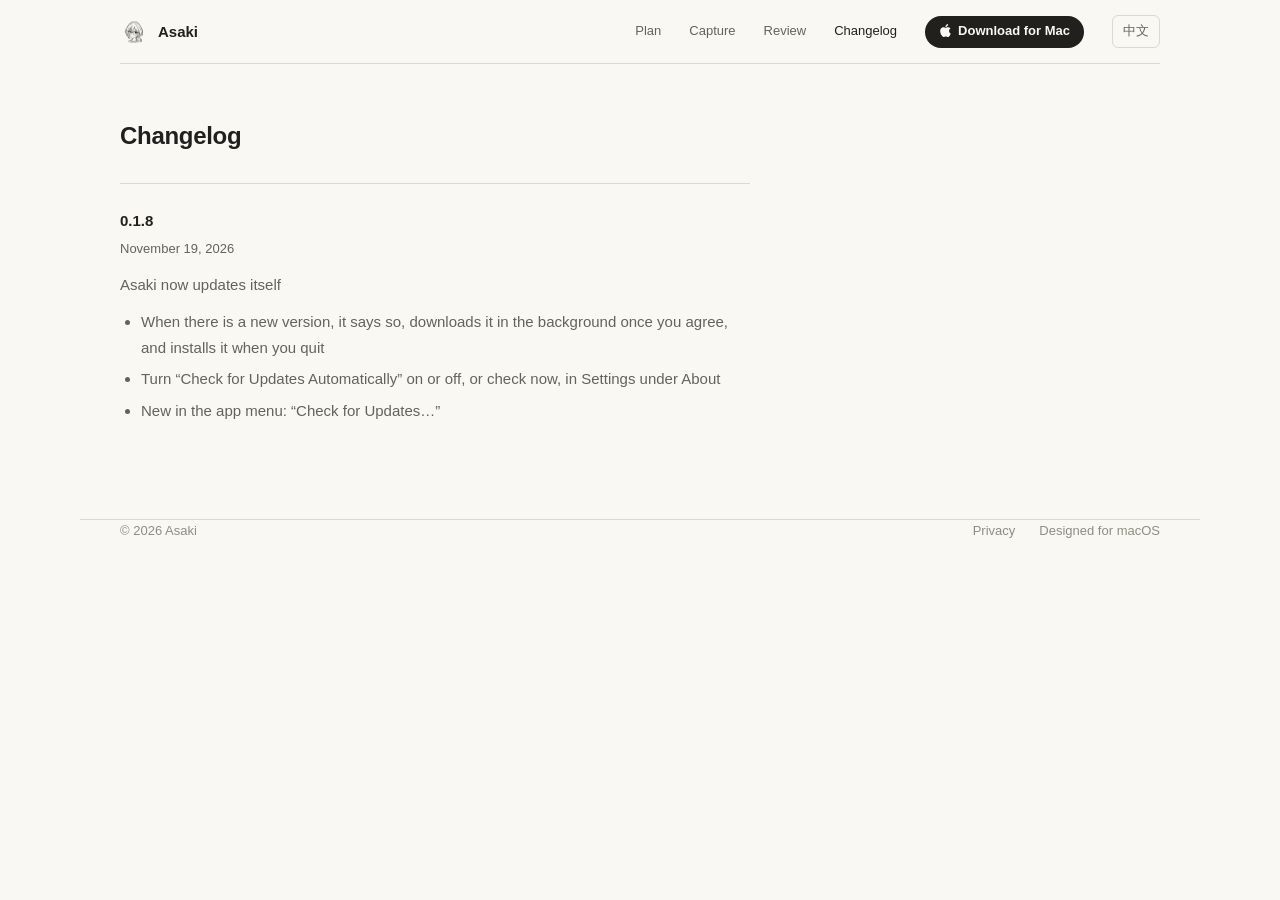
==== changelog.html @ db82d13f "Add a changelog page and a download button in the header The header now ends with a link to the new " ====
<!doctype html>
<!--
  Asaki's changelog: a version each, newest first. script/publish_update.py in the app's repository
  adds each release here as it adds it to appcast.xml, from the same release notes.
-->
<html lang="zh-CN" data-lang="zh">
<head>
<meta charset="utf-8">
<meta name="viewport" content="width=device-width, initial-scale=1">
<title>Asaki 更新日志 Changelog</title>
<meta name="description" content="Asaki 每个版本的更新内容。What changed in each version of Asaki.">
<link rel="icon" href="assets/icon.png">
<link rel="stylesheet" href="styles.css">
<script src="site.js" defer></script>
</head>
<body>

<header class="wrap">
  <nav aria-label="Asaki">
    <a class="brand" href="index.html"><img src="assets/icon.png" alt="" width="28" height="28">Asaki</a>
    <div class="links">
      <a class="section" href="index.html#plan"><span lang="zh">安排</span><span lang="en">Plan</span></a>
      <a class="section" href="index.html#capture"><span lang="zh">收录</span><span lang="en">Capture</span></a>
      <a class="section" href="index.html#review"><span lang="zh">回顾</span><span lang="en">Review</span></a>
      <a href="changelog.html" aria-current="page"><span lang="zh">更新日志</span><span lang="en">Changelog</span></a>
      <a class="nav-download" href="https://github.com/lhjZY/asaki-releases/releases/latest/download/Asaki-arm64.dmg"><svg viewBox="0 0 24 24" aria-hidden="true"><path d="M12.152 6.896c-.948 0-2.415-1.078-3.96-1.04-2.04.027-3.91 1.183-4.961 3.014-2.117 3.675-.546 9.103 1.519 12.09 1.013 1.454 2.208 3.09 3.792 3.039 1.52-.065 2.09-.987 3.935-.987 1.831 0 2.35.987 3.96.948 1.637-.026 2.676-1.48 3.676-2.948 1.156-1.688 1.636-3.325 1.662-3.415-.039-.013-3.182-1.221-3.22-4.857-.026-3.04 2.48-4.494 2.597-4.559-1.429-2.09-3.623-2.324-4.39-2.376-2-.156-3.675 1.09-4.61 1.09zM15.53 3.83c.843-1.012 1.4-2.427 1.245-3.83-1.207.052-2.662.805-3.532 1.818-.78.896-1.454 2.338-1.273 3.714 1.338.104 2.715-.688 3.559-1.701"/></svg><span lang="zh">下载 Mac 版</span><span lang="en">Download for Mac</span></a>
      <button id="language" type="button"><span lang="zh" aria-label="Switch to English">EN</span><span lang="en" aria-label="切换到中文">中文</span></button>
    </div>
  </nav>
</header>

<main class="wrap policy changelog">
  <h2><span lang="zh">更新日志</span><span lang="en">Changelog</span></h2>
  <!-- Releases, newest first. publish_update.py adds each one below this line. -->
  <article class="release" id="v0.1.8">
    <h3>0.1.8</h3>
    <p class="note"><span lang="zh">2026 年 11 月 19 日</span><span lang="en">November 19, 2026</span></p>
    <div lang="zh"><p>Asaki 现在可以自己更新</p><ul><li>有新版本时会提示，同意后在后台下载，退出时安装</li><li>设置的“关于”里可以开关“自动检查更新”，也可以立即检查</li><li>应用菜单里新增“检查更新…”</li></ul></div>
    <div lang="en"><p>Asaki now updates itself</p><ul><li>When there is a new version, it says so, downloads it in the background once you agree, and installs it when you quit</li><li>Turn “Check for Updates Automatically” on or off, or check now, in Settings under About</li><li>New in the app menu: “Check for Updates…”</li></ul></div>
  </article>
</main>

<footer class="wrap">
  <span>© 2026 Asaki</span>
  <span class="footer-links">
    <a href="privacy.html"><span lang="zh">隐私政策</span><span lang="en">Privacy</span></a>
    <span><span lang="zh">为 macOS 而设计</span><span lang="en">Designed for macOS</span></span>
  </span>
</footer>

</body>
</html>
---- styles.css ----
/*
  Paper: the icon's warm white as the page, Radix Sand for ink and lines, Radix Amber for "now",
  and the four category hues only where the categories themselves are shown.
  Four type sizes: 56 / 24 / 15 / 13. Lines are half a pixel.
*/
:root {
  --paper: #faf8f2; --sand1: #fdfdfc;
  --sand6: #dad9d6; --sand8: #bcbbb5; --sand9: #8d8d86; --sand11: #63635e; --sand12: #21201c;
  --amber9: #ffc53d; --amber11: #ab6400;
  --line: .5px solid var(--sand6);
}
* { box-sizing: border-box; margin: 0; padding: 0; }
html { scroll-behavior: smooth; }
body {
  background: var(--paper); color: var(--sand12);
  font: 15px/1.7 -apple-system, BlinkMacSystemFont, "SF Pro Text", "PingFang SC", "Helvetica Neue", sans-serif;
  -webkit-font-smoothing: antialiased;
}
a { color: inherit; text-decoration: none; }
img { display: block; max-width: 100%; height: auto; }
button { font: inherit; color: inherit; background: none; border: 0; cursor: pointer; }
:focus-visible { outline: 2px solid var(--amber9); outline-offset: 3px; border-radius: 4px; }

/* One language at a time. */
html[data-lang="zh"] [lang="en"], html[data-lang="en"] [lang="zh"] { display: none; }

.wrap { max-width: 1120px; margin: 0 auto; padding: 0 40px; }

nav { display: flex; align-items: center; justify-content: space-between; height: 64px; border-bottom: var(--line); font-size: 13px; color: var(--sand11); }
.brand { display: flex; align-items: center; gap: 10px; font-size: 15px; font-weight: 600; color: var(--sand12); }
.links { display: flex; align-items: center; gap: 28px; }
.links a:hover, #language:hover, .links a[aria-current] { color: var(--sand12); }
.nav-download { display: inline-flex; align-items: center; gap: 6px; height: 32px; padding: 0 14px; border-radius: 16px; background: var(--sand12); color: var(--paper); font-weight: 550; }
.links .nav-download:hover { background: #3b3a37; color: var(--paper); }
.nav-download svg { width: 13px; height: 13px; fill: currentColor; margin-top: -2px; }
#language { font-size: 13px; color: var(--sand11); padding: 4px 10px; border: var(--line); border-radius: 6px; }

h1 { font-size: 56px; line-height: 1.12; letter-spacing: -1.4px; font-weight: 650; }
html[data-lang="zh"] h1 { letter-spacing: -.5px; line-height: 1.2; }
h2 { font-size: 24px; line-height: 1.3; letter-spacing: -.3px; font-weight: 600; }
.lede { margin-top: 20px; font-size: 15px; color: var(--sand11); max-width: 30em; }
.note { margin-top: 12px; font-size: 13px; color: var(--sand9); font-variant-numeric: tabular-nums; }
.button { display: inline-flex; align-items: center; height: 44px; padding: 0 24px; margin-top: 32px; border-radius: 22px; background: var(--sand12); color: var(--paper); font-weight: 550; }
.button:hover { background: #3b3a37; }

.hero { display: grid; grid-template-columns: 1.05fr .95fr; align-items: center; gap: 24px; padding-top: 72px; padding-bottom: 56px; }
/* Multiply drops the drawing's white paper and leaves its lines on the page's own. */
.portrait { mix-blend-mode: multiply; width: 100%; max-width: 440px; justify-self: end; }

.rhythm { display: grid; grid-template-columns: auto 1fr auto; align-items: center; gap: 20px; padding: 22px 0; border-top: var(--line); border-bottom: var(--line); font-size: 13px; color: var(--sand11); font-variant-numeric: tabular-nums; }
.year { display: flex; align-items: center; gap: 3px; height: 16px; }
.year i { flex: 1; height: 8px; border-radius: 1px; background: var(--sand6); }
.year i.past { background: var(--sand9); }
.year i.now { height: 16px; background: var(--amber9); }
.year i.tidy { flex: 1.6; margin-left: 5px; background: none; border: .5px dashed var(--sand9); }
.year i.tidy.now { border: 0; background: var(--amber9); }

/* The screenshot carries its own window shadow; let it reach a little past the column. */
.shot { margin: 40px -56px 0; max-width: calc(100% + 112px); width: calc(100% + 112px); }

#plan { padding-top: 40px; }

/* Each of the three things Asaki does opens with its name on a hairline. */
.part { padding: 20px 0; border-top: var(--line); font-size: 13px; font-weight: 600; color: var(--amber11); }
.part + .feature { border-top: 0; padding-top: 40px; }
.feature { display: grid; grid-template-columns: 1fr 1fr; gap: 64px; align-items: center; padding: 72px 0; border-top: var(--line); }
.feature p { margin-top: 14px; color: var(--sand11); max-width: 30em; }
figure { justify-self: center; width: 100%; max-width: 380px; }
/* A screenshot under its text, as wide as the page's own one. */
.feature.wide { align-items: start; row-gap: 0; }
.feature.wide .shot { grid-column: 1 / -1; }

figcaption { margin-top: 14px; font-size: 13px; color: var(--sand11); font-variant-numeric: tabular-nums; }

.periods { display: grid; grid-template-columns: repeat(9, 1fr); gap: 6px; }
.periods i { aspect-ratio: 1; border-radius: 3px; border: .5px solid var(--sand8); }
.periods i.past { background: var(--sand9); border-color: var(--sand9); }
.periods i.now { background: var(--amber9); border-color: var(--amber9); }
.periods i.tidy { grid-column: 1 / -1; aspect-ratio: auto; height: 10px; border-style: dashed; }

.flow { list-style: none; display: grid; grid-template-columns: repeat(3, 1fr); font-size: 13px; color: var(--sand11); }
.flow li { position: relative; padding: 18px 0 18px 16px; border: var(--line); border-right: 0; }
.flow li:first-child { border-radius: 8px 0 0 8px; }
.flow li:last-child { border-right: var(--line); border-radius: 0 8px 8px 0; }
.flow li.now { color: var(--sand12); font-weight: 600; }
.flow li.now::before { content: ""; display: inline-block; width: 6px; height: 6px; margin-right: 8px; border-radius: 50%; background: var(--amber9); vertical-align: 2px; }
/* An arrowhead on each divider: tasks only ever move this way. */
.flow li + li::after { content: ""; position: absolute; left: -4.5px; top: 50%; width: 8px; height: 8px; margin-top: -4px; background: var(--paper); border-top: var(--line); border-right: var(--line); border-color: var(--sand9); transform: rotate(45deg); }

.shapes { list-style: none; display: grid; grid-template-columns: repeat(4, 1fr); gap: 8px; text-align: center; font-size: 13px; color: var(--sand11); }
.shapes svg { display: block; width: 44px; height: 44px; margin: 0 auto 10px; fill: none; stroke: var(--pale); stroke-width: 3.2; stroke-linecap: round; stroke-linejoin: round; }
.shapes .on { stroke: var(--hue); stroke-dasharray: var(--done) 100; }
.shapes .full .on { fill: color-mix(in srgb, var(--hue) 30%, transparent); }

.keys { display: grid; font-size: 13px; color: var(--sand11); }
.keys div { display: flex; align-items: center; justify-content: space-between; padding: 12px 0; border-bottom: var(--line); }
.keys div:first-child { border-top: var(--line); }
.keys dt { display: flex; gap: 4px; }
kbd { min-width: 26px; height: 26px; padding: 0 7px; display: inline-flex; align-items: center; justify-content: center; border: var(--line); border-color: var(--sand8); border-radius: 6px; background: var(--sand1); font: 13px/1 -apple-system, BlinkMacSystemFont, "SF Pro Text", sans-serif; color: var(--sand12); }

.services { list-style: none; display: flex; flex-wrap: wrap; gap: 8px; font-size: 13px; color: var(--sand11); }
.services li { padding: 5px 12px; border: var(--line); border-color: var(--sand8); border-radius: 14px; }
/* The tools that run on this Mac, set apart from the online services. */
.services li.local { color: var(--sand12); border-color: var(--sand12); }

.details { display: grid; grid-template-columns: repeat(4, 1fr); gap: 40px; padding: 56px 0 96px; border-top: var(--line); }
.details dt { font-weight: 600; }
.details dt em { font-style: normal; font-weight: 400; font-size: 13px; color: var(--amber11); margin-left: 6px; white-space: nowrap; }
.details dd { margin-top: 6px; color: var(--sand11); }

.download { text-align: center; padding-top: 80px; padding-bottom: 104px; border-top: var(--line); }
.download img { margin: 0 auto 20px; }

footer { display: flex; justify-content: space-between; padding-top: 24px; padding-bottom: 40px; border-top: var(--line); font-size: 13px; color: var(--sand9); }
.footer-links { display: flex; gap: 24px; }
.footer-links a:hover { color: var(--sand12); }

/* The privacy policy: one readable column of text under the page's own navigation. */
.policy { padding-top: 56px; padding-bottom: 96px; }
.policy article { max-width: 42em; }
.policy h3 { font-size: 15px; font-weight: 600; margin-top: 40px; }
.policy p, .policy li { color: var(--sand11); }
.policy p { margin-top: 12px; }
.policy strong { color: var(--sand12); font-weight: 600; }
.policy ul, .policy ol { margin-top: 12px; padding-left: 1.4em; }
.policy li + li { margin-top: 6px; }
.policy li ul { margin-top: 8px; }
/* The changelog: each version under a hairline, newest first. */
.changelog > h2 { margin-bottom: 8px; }
.release { max-width: 42em; margin-top: 32px; padding-top: 24px; border-top: var(--line); }
.release h3 { margin-top: 0; font-variant-numeric: tabular-nums; }
.release .note { margin-top: 4px; }
.policy .mail { color: var(--sand12); border-bottom: var(--line); border-color: var(--sand9); }

@media (max-width: 860px) {
  .wrap { padding: 0 24px; }
  h1 { font-size: 40px; letter-spacing: -.8px; }
  .links { gap: 18px; }
  .links .section { display: none; }
  .hero { grid-template-columns: 1fr; padding-top: 48px; padding-bottom: 40px; }
  .portrait { justify-self: center; max-width: 280px; order: -1; }
  .rhythm { grid-template-columns: 1fr auto; row-gap: 12px; }
  .rhythm .year { grid-column: 1 / -1; grid-row: 2; }
  .shot { margin: 28px -16px 0; max-width: calc(100% + 32px); width: calc(100% + 32px); }
  .feature { grid-template-columns: 1fr; gap: 32px; padding: 56px 0; }
  .details { grid-template-columns: 1fr 1fr; gap: 28px; padding-bottom: 72px; }
}
@media (max-width: 480px) {
  .details { grid-template-columns: 1fr; }
  .year { gap: 2px; }
}
@media (prefers-reduced-motion: reduce) { html { scroll-behavior: auto; } }
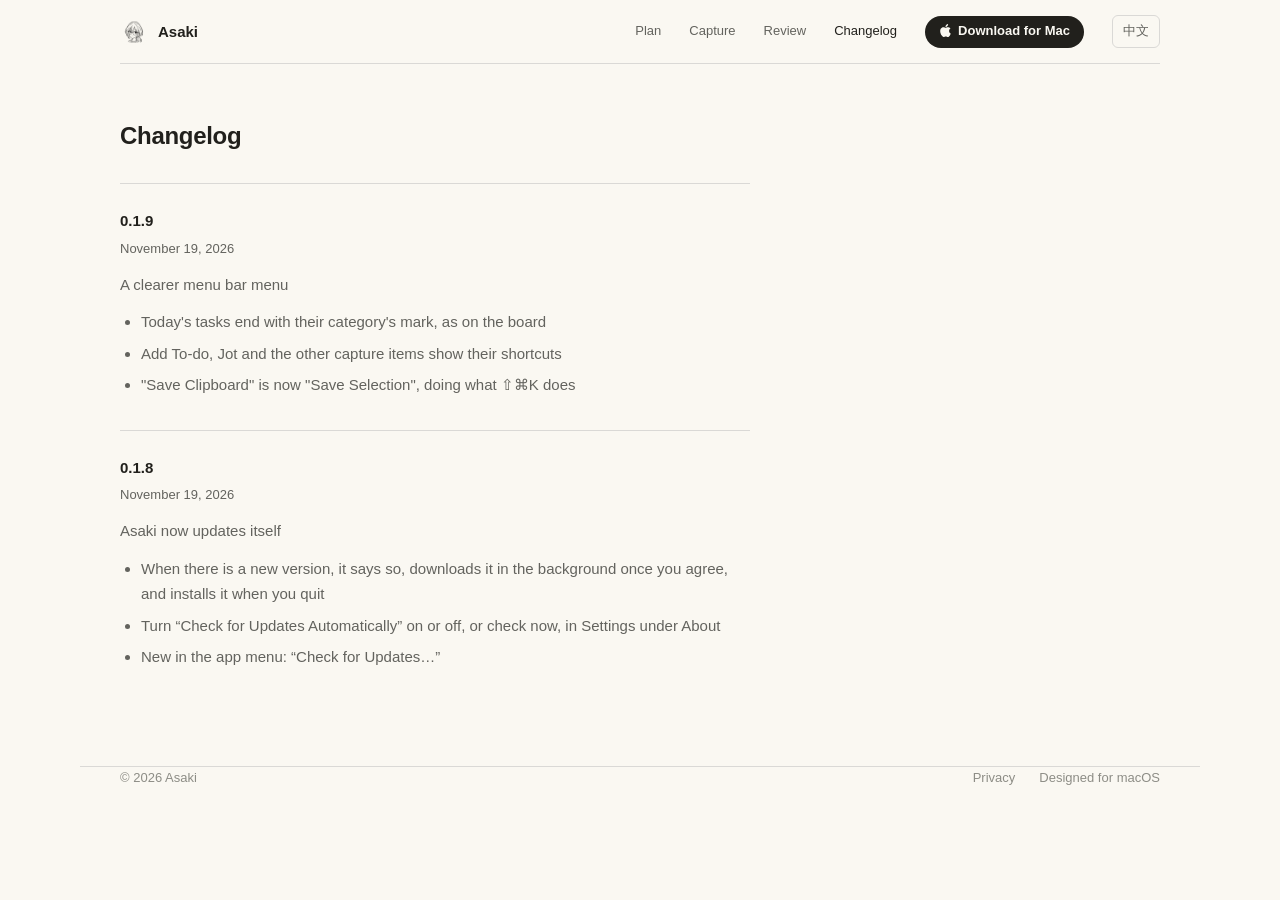
==== commit 75b12f06: "Add Asaki 0.1.9 (10)" ====
--- a/changelog.html
+++ b/changelog.html
@@ -32,6 +32,12 @@
 <main class="wrap policy changelog">
   <h2><span lang="zh">更新日志</span><span lang="en">Changelog</span></h2>
   <!-- Releases, newest first. publish_update.py adds each one below this line. -->
+  <article class="release" id="v0.1.9">
+    <h3>0.1.9</h3>
+    <p class="note"><span lang="zh">2026 年 11 月 19 日</span><span lang="en">November 19, 2026</span></p>
+    <div lang="zh"><p>菜单栏菜单更清楚</p><ul><li>今天的任务后面显示分类图标，和看板一致</li><li>添加待办、随手记等收录项旁显示快捷键</li><li>“收录剪贴板”改为“收录选中内容”，和 ⇧⌘K 做同一件事</li></ul></div>
+    <div lang="en"><p>A clearer menu bar menu</p><ul><li>Today&#x27;s tasks end with their category&#x27;s mark, as on the board</li><li>Add To-do, Jot and the other capture items show their shortcuts</li><li>&quot;Save Clipboard&quot; is now &quot;Save Selection&quot;, doing what ⇧⌘K does</li></ul></div>
+  </article>
   <article class="release" id="v0.1.8">
     <h3>0.1.8</h3>
     <p class="note"><span lang="zh">2026 年 11 月 19 日</span><span lang="en">November 19, 2026</span></p>
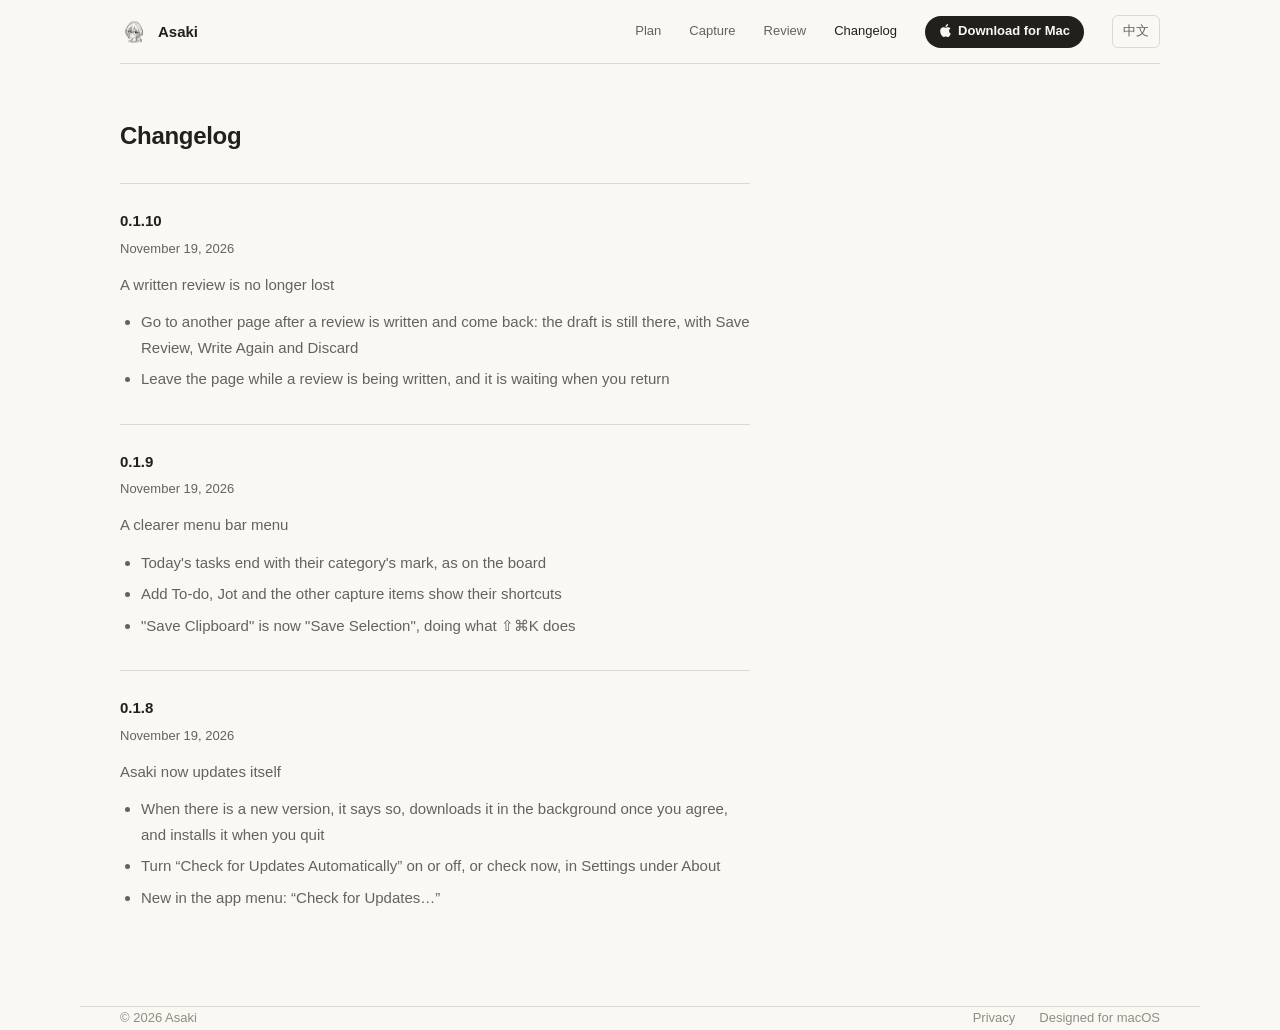
==== commit 34f7233f: "Add Asaki 0.1.10 (11)" ====
--- a/changelog.html
+++ b/changelog.html
@@ -32,6 +32,12 @@
 <main class="wrap policy changelog">
   <h2><span lang="zh">更新日志</span><span lang="en">Changelog</span></h2>
   <!-- Releases, newest first. publish_update.py adds each one below this line. -->
+  <article class="release" id="v0.1.10">
+    <h3>0.1.10</h3>
+    <p class="note"><span lang="zh">2026 年 11 月 19 日</span><span lang="en">November 19, 2026</span></p>
+    <div lang="zh"><p>生成的回顾不会再丢</p><ul><li>生成回顾后去别的页面再回来，草稿还在，可以继续保存、重新生成或放弃</li><li>生成时离开页面，回来就能看到结果</li></ul></div>
+    <div lang="en"><p>A written review is no longer lost</p><ul><li>Go to another page after a review is written and come back: the draft is still there, with Save Review, Write Again and Discard</li><li>Leave the page while a review is being written, and it is waiting when you return</li></ul></div>
+  </article>
   <article class="release" id="v0.1.9">
     <h3>0.1.9</h3>
     <p class="note"><span lang="zh">2026 年 11 月 19 日</span><span lang="en">November 19, 2026</span></p>
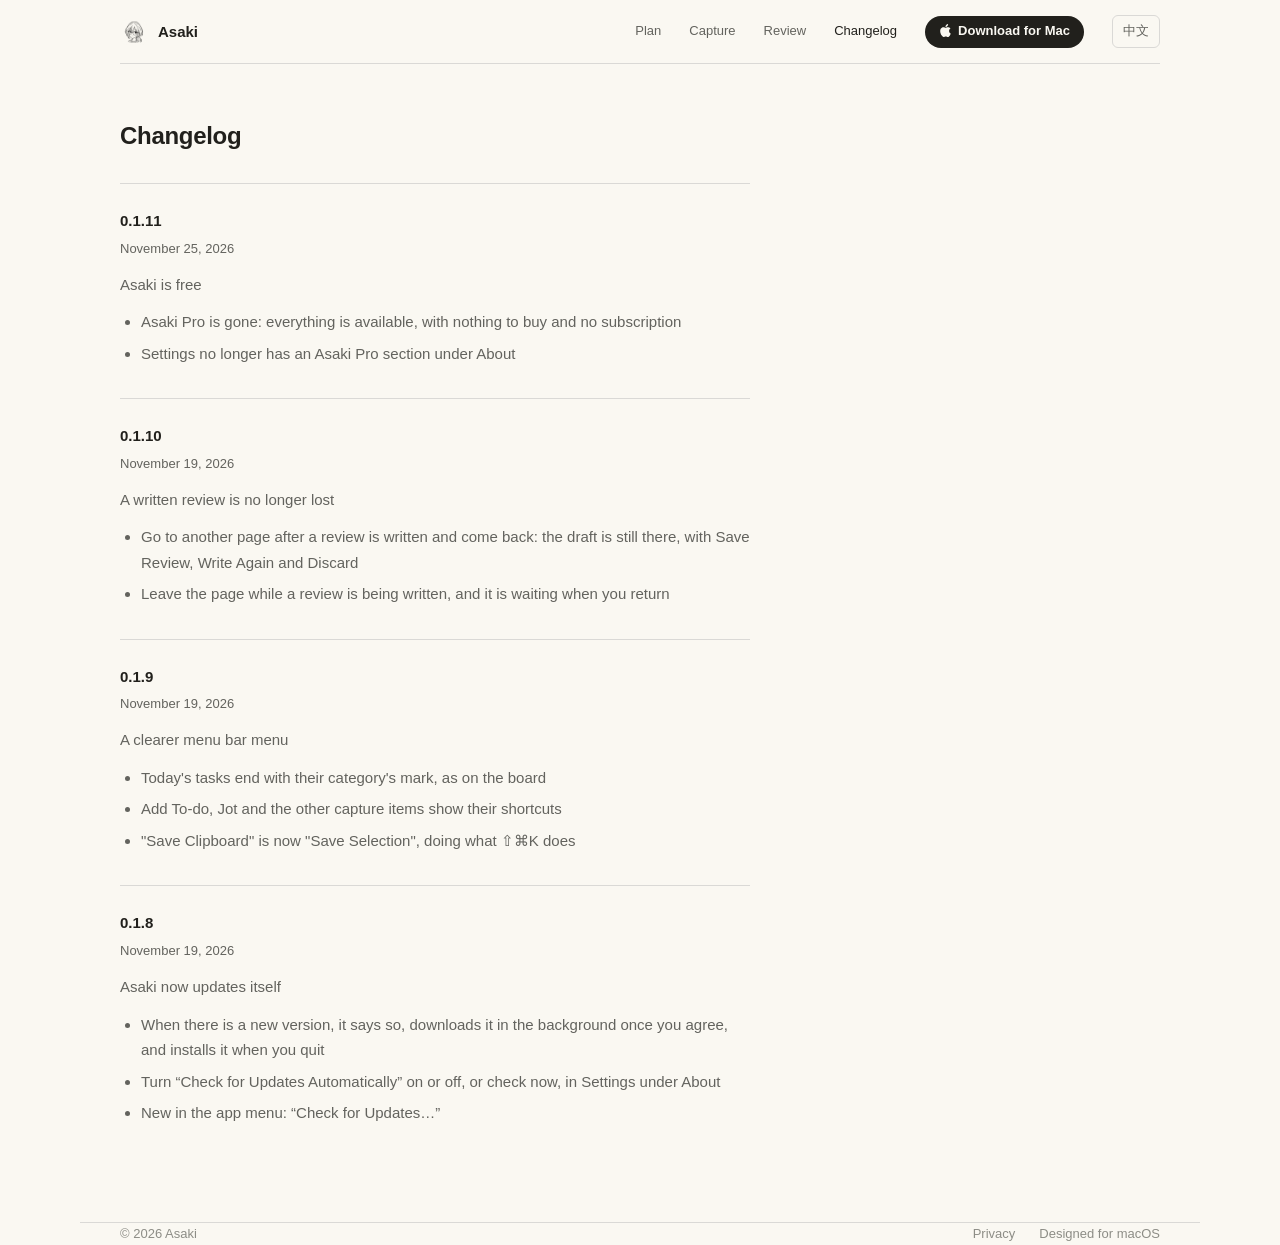
==== commit 6ee552bf: "Add Asaki 0.1.11 (12)" ====
--- a/changelog.html
+++ b/changelog.html
@@ -32,6 +32,12 @@
 <main class="wrap policy changelog">
   <h2><span lang="zh">更新日志</span><span lang="en">Changelog</span></h2>
   <!-- Releases, newest first. publish_update.py adds each one below this line. -->
+  <article class="release" id="v0.1.11">
+    <h3>0.1.11</h3>
+    <p class="note"><span lang="zh">2026 年 11 月 25 日</span><span lang="en">November 25, 2026</span></p>
+    <div lang="zh"><p>Asaki 完全免费</p><ul><li>去掉了 Asaki Pro：所有功能直接可用，没有购买，也没有订阅</li><li>设置的“关于”里不再有 Asaki Pro 一栏</li></ul></div>
+    <div lang="en"><p>Asaki is free</p><ul><li>Asaki Pro is gone: everything is available, with nothing to buy and no subscription</li><li>Settings no longer has an Asaki Pro section under About</li></ul></div>
+  </article>
   <article class="release" id="v0.1.10">
     <h3>0.1.10</h3>
     <p class="note"><span lang="zh">2026 年 11 月 19 日</span><span lang="en">November 19, 2026</span></p>
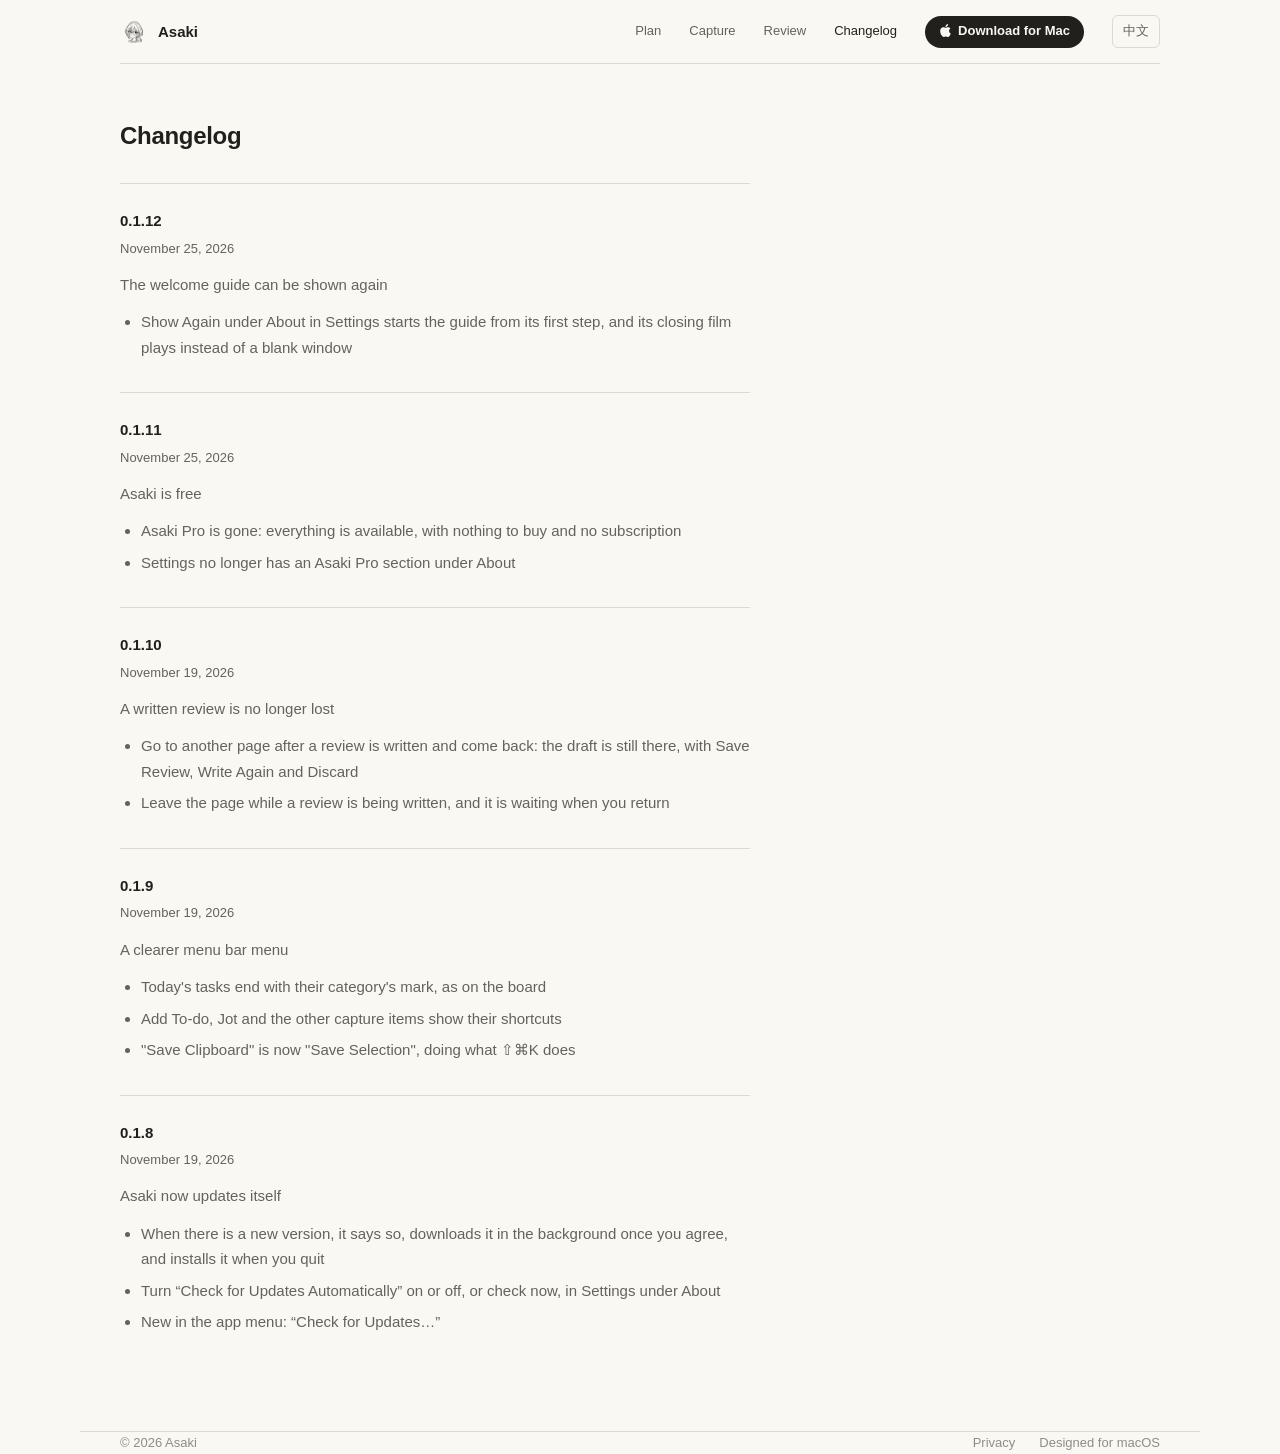
==== commit dcb03b41: "Add Asaki 0.1.12 (13)" ====
--- a/changelog.html
+++ b/changelog.html
@@ -32,6 +32,12 @@
 <main class="wrap policy changelog">
   <h2><span lang="zh">更新日志</span><span lang="en">Changelog</span></h2>
   <!-- Releases, newest first. publish_update.py adds each one below this line. -->
+  <article class="release" id="v0.1.12">
+    <h3>0.1.12</h3>
+    <p class="note"><span lang="zh">2026 年 11 月 25 日</span><span lang="en">November 25, 2026</span></p>
+    <div lang="zh"><p>引导可以重新查看</p><ul><li>在设置的“关于”里点“重新查看”，引导从第一步开始，结尾的动画照常播放，不再是白屏</li></ul></div>
+    <div lang="en"><p>The welcome guide can be shown again</p><ul><li>Show Again under About in Settings starts the guide from its first step, and its closing film plays instead of a blank window</li></ul></div>
+  </article>
   <article class="release" id="v0.1.11">
     <h3>0.1.11</h3>
     <p class="note"><span lang="zh">2026 年 11 月 25 日</span><span lang="en">November 25, 2026</span></p>
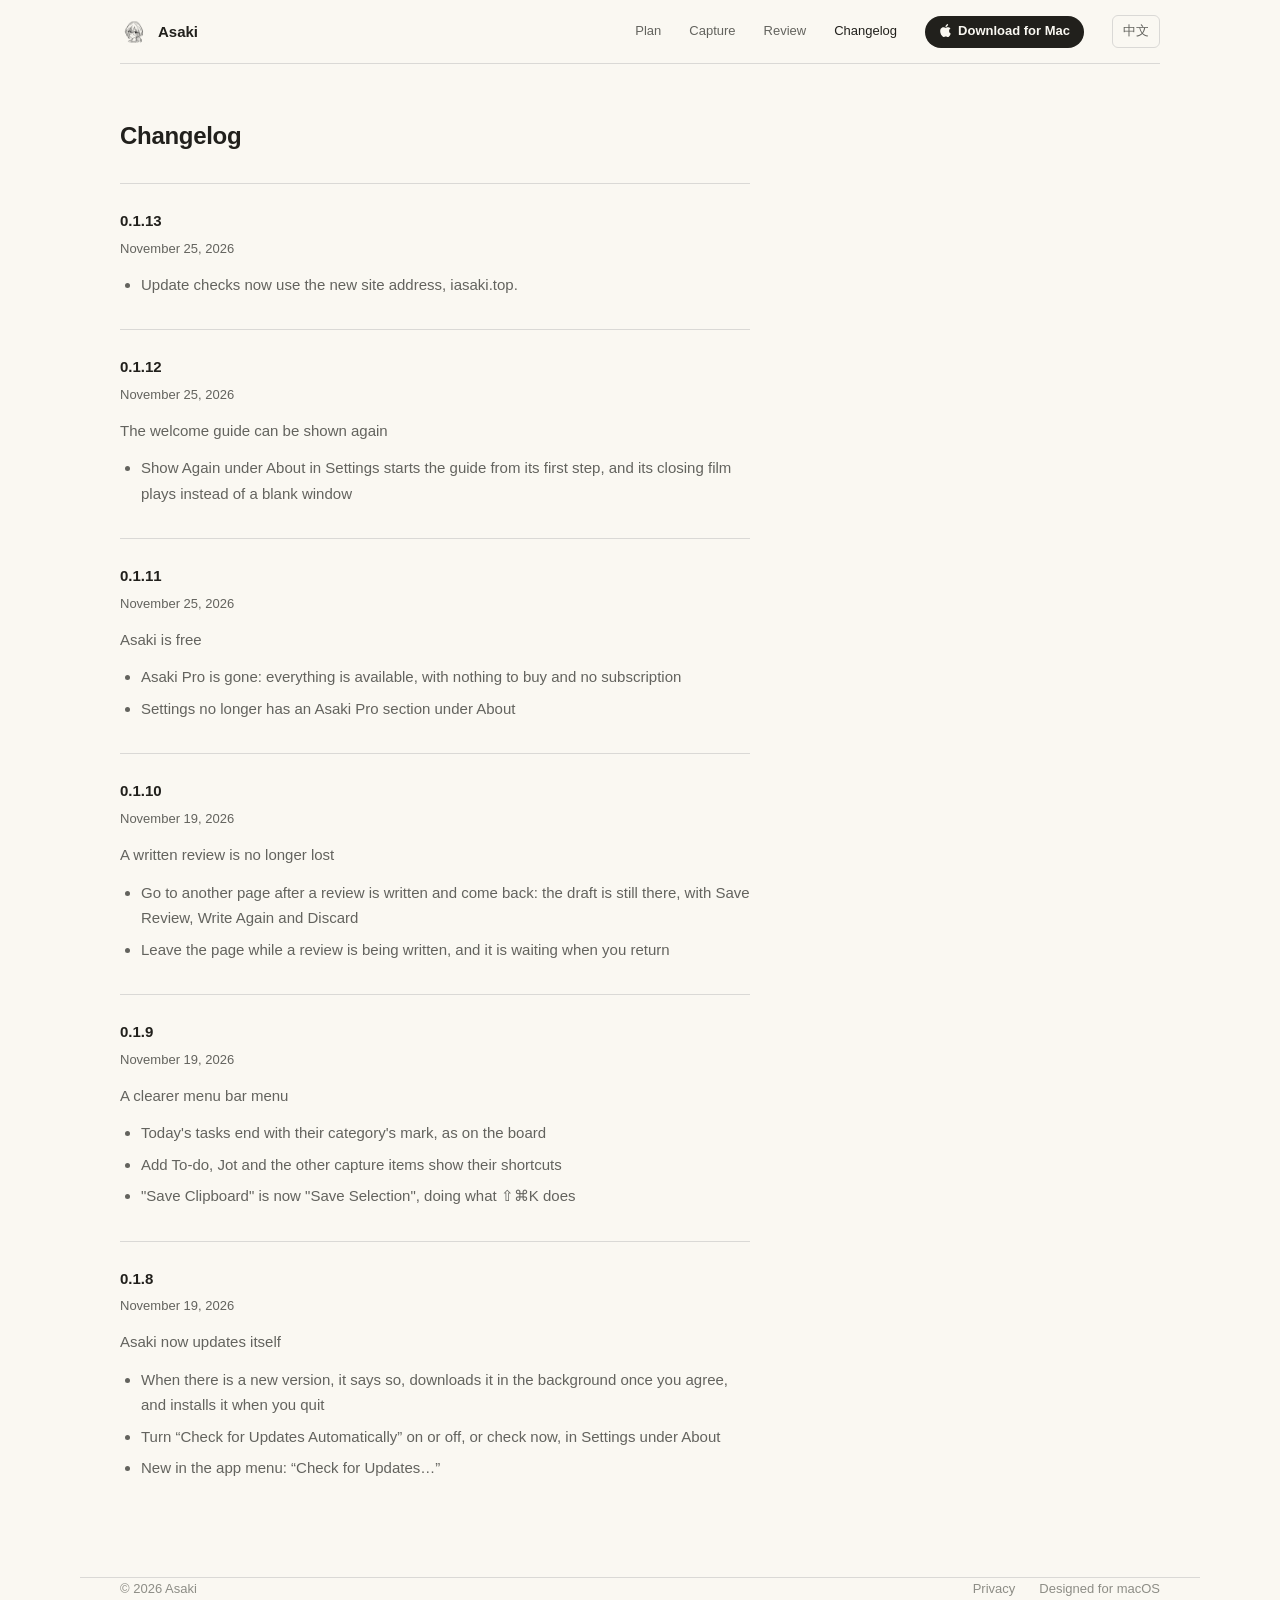
==== commit fe8abd47: "Add Asaki 0.1.13 (14)" ====
--- a/changelog.html
+++ b/changelog.html
@@ -32,6 +32,12 @@
 <main class="wrap policy changelog">
   <h2><span lang="zh">更新日志</span><span lang="en">Changelog</span></h2>
   <!-- Releases, newest first. publish_update.py adds each one below this line. -->
+  <article class="release" id="v0.1.13">
+    <h3>0.1.13</h3>
+    <p class="note"><span lang="zh">2026 年 11 月 25 日</span><span lang="en">November 25, 2026</span></p>
+    <div lang="zh"><ul><li>检查更新改用官网新地址 iasaki.top。</li></ul></div>
+    <div lang="en"><ul><li>Update checks now use the new site address, iasaki.top.</li></ul></div>
+  </article>
   <article class="release" id="v0.1.12">
     <h3>0.1.12</h3>
     <p class="note"><span lang="zh">2026 年 11 月 25 日</span><span lang="en">November 25, 2026</span></p>
